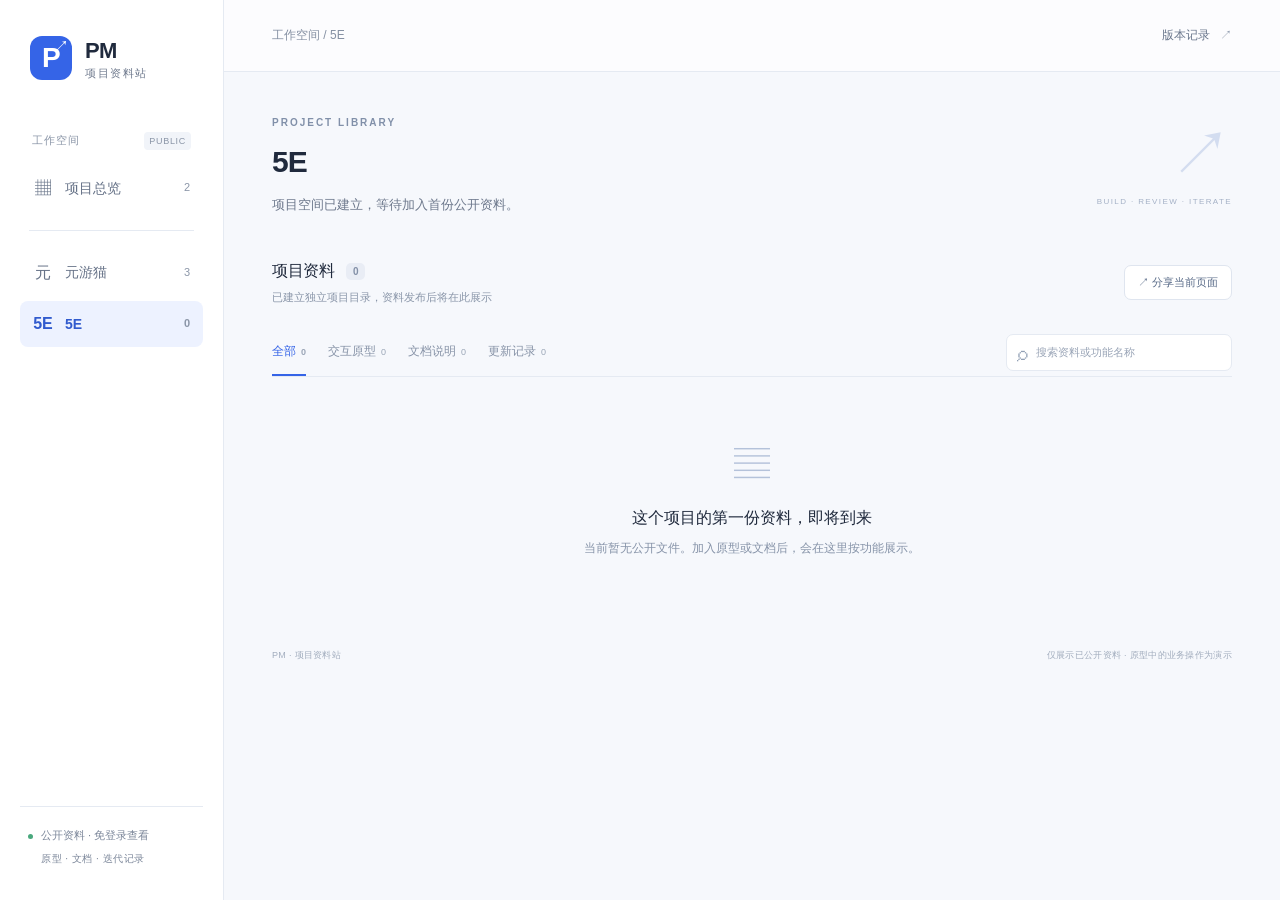
==== 5E/index.html @ 62522514 "完善项目资料站：项目功能导航、搜索与文档阅读" ====
<!doctype html>
<html lang="zh-CN"><head><meta charset="utf-8"><meta name="viewport" content="width=device-width,initial-scale=1"><meta http-equiv="refresh" content="0;url=../?project=5e"><title>5E · PM 项目资料站</title></head><body><a href="../?project=5e">打开5E项目资料</a></body></html>
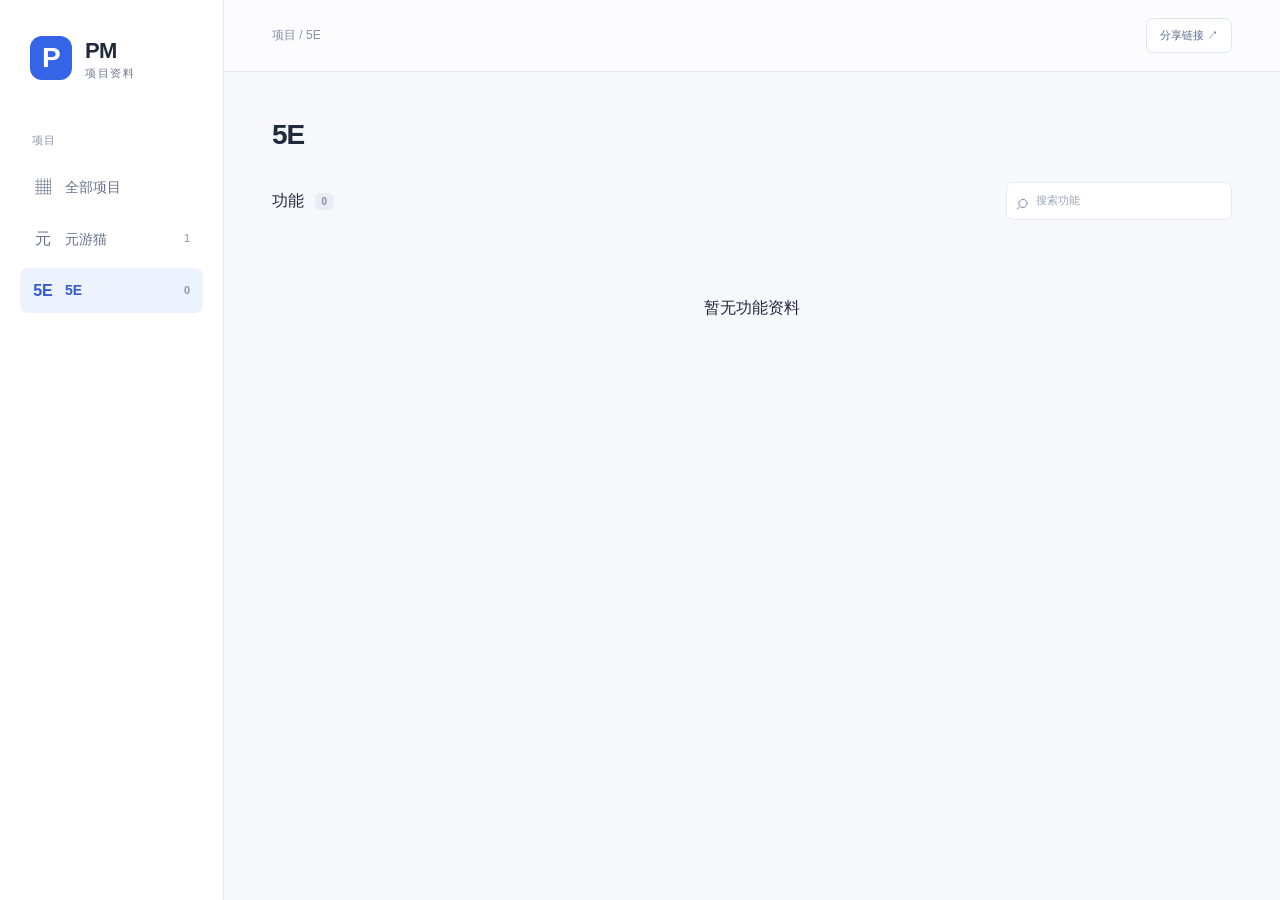
==== commit d9848292: "精简功能资料页：直接查看原型与对应 PRD" ====
--- a/5E/index.html
+++ b/5E/index.html
@@ -1,2 +1,15 @@
 <!doctype html>
-<html lang="zh-CN"><head><meta charset="utf-8"><meta name="viewport" content="width=device-width,initial-scale=1"><meta http-equiv="refresh" content="0;url=../?project=5e"><title>5E · PM 项目资料站</title></head><body><a href="../?project=5e">打开5E项目资料</a></body></html>
+<html lang="zh-CN">
+<head><meta charset="utf-8"><meta name="viewport" content="width=device-width,initial-scale=1"><meta name="description" content="按项目和功能查看原型与 PRD。"><meta name="theme-color" content="#f6f8fc"><title>5E · PM</title><link rel="stylesheet" href="../assets/portal.css"><script src="../assets/catalog.js" defer></script><script src="../assets/portal.js" defer></script></head>
+<body data-initial-project="5e">
+<a class="skip" href="#main">跳到主要内容</a>
+<div class="layout">
+<aside class="sidebar" aria-label="项目导航"><a class="brand" id="homeLink" href="./"><span class="brand-icon">P</span><span>PM<span class="brand-sub">项目资料</span></span></a><div class="space-label">项目</div><nav id="projectNav" aria-label="项目"></nav></aside>
+<div class="workspace"><header class="topbar"><div class="breadcrumb" id="breadcrumb">项目</div><button id="shareButton" class="button secondary" type="button">分享链接 ↗</button></header>
+<main id="main" tabindex="-1"><section class="intro"><div><h1 id="pageTitle">项目资料</h1><p id="pageDescription">选择项目，查看功能原型和 PRD。</p></div></section>
+<section id="projectsSection" aria-label="项目列表"><div id="projectCards" class="project-grid"></div></section>
+<section id="library" class="library" aria-labelledby="resourcesTitle" hidden><div class="section-heading"><h2 id="resourcesTitle">功能 <span id="featureCount"></span></h2><label class="search"><span aria-hidden="true">⌕</span><input id="searchInput" type="search" placeholder="搜索功能" aria-label="搜索功能" autocomplete="off"></label></div><p id="resultSummary" class="sr-only" role="status" aria-live="polite"></p><div id="featureList" class="feature-list"></div><div id="emptyState" class="empty-state" hidden><h3 id="emptyTitle"></h3><button id="clearFilters" class="button secondary" type="button" hidden>清除搜索</button></div></section>
+</main></div></div>
+<dialog id="documentDialog" aria-labelledby="documentTitle"><header class="document-header"><div><h2 id="documentTitle"></h2><p id="documentMeta" class="document-meta"></p></div><button id="closeDocument" class="icon-button" type="button" aria-label="关闭 PRD">×</button></header><div id="documentBody" class="markdown"></div><footer class="document-footer"><a id="documentDownload" class="button secondary" download>下载 PRD ↓</a><a id="documentRaw" target="_blank" rel="noopener">原文件 ↗</a></footer></dialog>
+<div id="toast" class="toast" role="status" aria-live="polite" hidden></div><noscript><p>请启用 JavaScript 查看项目资料。<a href="元游猫/APP2.0/元游猫_APP2.0_A方案_全链路产品原型_v1.4.html">直接打开 APP2.0 原型</a></p></noscript>
+</body></html>
--- a/assets/portal.css
+++ b/assets/portal.css
@@ -0,0 +1,5 @@
+:root{color-scheme:light;--ink:#202a3d;--muted:#6d788c;--line:#e5eaf2;--accent:#3564e7;--bg:#f6f8fc;font-family:Inter,-apple-system,BlinkMacSystemFont,"Segoe UI","PingFang SC","Microsoft YaHei",sans-serif;font-synthesis:none}*{box-sizing:border-box}body{margin:0;color:var(--ink);background:var(--bg);font-size:14px;line-height:1.6}button,input{font:inherit}button,a,input{touch-action:manipulation}a{color:inherit;text-decoration:none}button{cursor:pointer}button:focus-visible,a:focus-visible,input:focus-visible{outline:3px solid #9eb8ff;outline-offset:3px}button:disabled{cursor:default}button{color:inherit}h1,h2,h3,p{margin:0}.layout{min-height:100vh;display:grid;grid-template-columns:224px minmax(0,1fr)}.sidebar{background:#fff;border-right:1px solid var(--line);position:sticky;top:0;height:100vh;padding:33px 20px;display:flex;flex-direction:column}.brand{display:flex;gap:13px;align-items:center;font-size:22px;font-weight:750;letter-spacing:-.6px;padding:0 10px}.brand-icon{width:42px;height:44px;border-radius:12px;background:#3564e7;color:white;display:grid;place-items:center;position:relative;font-size:28px}.brand-icon span{font-size:16px;position:absolute;right:4px;top:-2px}.brand-sub{display:block;font-size:11px;font-weight:500;color:var(--muted);letter-spacing:1.6px;margin-top:-3px}.space-label{margin:49px 12px 15px;color:#8a95a7;font-size:11px;letter-spacing:1px;display:flex;align-items:center;justify-content:space-between}.space-label span{font-size:9px;letter-spacing:.7px;background:#f1f4f9;border-radius:4px;padding:2px 5px}#projectNav{display:grid;gap:6px}.nav-link{display:flex;align-items:center;gap:12px;min-height:45px;border-radius:8px;padding:10px 13px;color:#677388;transition:background .15s}.nav-link:hover{background:#f5f7fb}.nav-link.active{background:#edf2ff;color:#315bce;font-weight:650}.nav-symbol{width:20px;text-align:center;font-size:16px}.nav-count{margin-left:auto;font-size:11px;color:#8b96a8}.nav-divider{height:1px;background:var(--line);margin:13px 9px}.sidebar-footer{margin-top:auto;border-top:1px solid var(--line);padding:20px 8px 0;color:#7c879a;font-size:11px}.sidebar-footer p{margin-top:6px;padding-left:13px;font-size:10px;letter-spacing:.5px}.status-dot{display:inline-block;width:5px;height:5px;background:#49a87d;border-radius:50%;margin-right:8px;vertical-align:middle}.workspace{min-width:0}.topbar{height:72px;border-bottom:1px solid var(--line);display:flex;align-items:center;justify-content:space-between;padding:0 48px;background:#ffffffa6;gap:12px}.breadcrumb{font-size:12px;color:#8590a3}.repo-link{font-size:12px;color:#69768c}.repo-link span{padding-left:7px;color:#95a0b2}main{max-width:1400px;padding:43px 48px 0;margin:auto}.intro{display:flex;justify-content:space-between;align-items:center;gap:30px;margin-bottom:42px}.eyebrow{font-size:10px;letter-spacing:2px;font-weight:700;color:#8190a9}.intro h1{font-size:30px;line-height:1.4;letter-spacing:-1px;margin-top:10px;font-weight:700}.intro p{margin-top:12px;font-size:13px;color:var(--muted)}.intro-mark{text-align:right;min-width:170px;opacity:.75;user-select:none}.intro-mark>span{display:block;font-size:62px;color:#c8d4ec;line-height:1.1;font-weight:200}.intro-mark small{font-size:8px;letter-spacing:1.4px;color:#8a9ab5}.section-heading{display:flex;justify-content:space-between;align-items:center;gap:16px;margin-bottom:17px}h2{font-size:16px;font-weight:650;letter-spacing:-.3px}h2 span{font-size:10px;background:#e9edf5;color:#8390a7;padding:3px 7px;border-radius:5px;margin-left:7px;vertical-align:middle}.subtle{font-size:11px;color:#8a96a9}.project-grid{display:grid;grid-template-columns:repeat(2,minmax(0,1fr));gap:18px;margin-bottom:37px}.project-card{display:block;border:1px solid var(--line);background:white;border-radius:13px;padding:23px 25px;transition:transform .15s,box-shadow .15s,border-color .15s;position:relative}.project-card:hover{transform:translateY(-2px);border-color:#c5d4f5;box-shadow:0 8px 25px #284d9810}.project-card-top{display:flex;align-items:center;gap:13px}.project-icon{display:grid;place-items:center;width:43px;height:43px;border-radius:12px;font-weight:750;font-size:18px;color:#3969df;background:#edf2ff}.project-icon.purple{background:#f2edff;color:#8860ca;font-size:15px}.project-card h3{font-size:17px;letter-spacing:-.5px}.project-card .mini-status{font-size:10px;color:#8d99ac;margin-top:3px}.project-card>p{font-size:12px;color:#7d899e;margin-top:17px;line-height:1.7}.project-card-bottom{display:flex;align-items:center;gap:16px;font-size:10px;color:#8d99ac;margin-top:23px;padding-top:16px;border-top:1px solid #f0f3f8}.project-card-bottom strong{color:#53657f;font-weight:600}.project-arrow{margin-left:auto;color:#8499bd;font-size:18px}.resources-heading{margin-top:5px;margin-bottom:22px}.resources-heading .subtle{margin-top:6px}.button{display:inline-flex;align-items:center;justify-content:center;gap:8px;min-height:35px;padding:7px 13px;border-radius:7px;border:1px solid transparent;font-size:11px;white-space:nowrap}.secondary{background:white;border-color:#dfe5ef;color:#596b88}.secondary:hover{background:#f3f6fd;border-color:#b9c9ea}.toolbar{display:flex;justify-content:space-between;align-items:center;gap:20px;border-bottom:1px solid var(--line);margin-bottom:0}.type-tabs{display:flex;gap:22px;align-items:center}.type-tab{border:0;border-bottom:2px solid transparent;background:none;padding:13px 0;color:#8793a7;font-size:12px;white-space:nowrap}.type-tab.active{color:#3564e7;border-bottom-color:#3564e7;font-weight:650}.type-tab small{padding-left:5px;font-size:9px;color:#9ba6b7}.search{display:flex;align-items:center;gap:8px;background:#fff;border:1px solid var(--line);border-radius:7px;padding:6px 10px;color:#92a0b5;max-width:250px}.search span{font-size:21px;line-height:1}.search input{border:0;outline:0;background:none;color:#455671;font-size:11px;min-width:0;width:185px;padding:3px 0}.search input::placeholder{color:#9aa5b7}.feature-nav{display:flex;gap:7px;flex-wrap:wrap;margin:-2px 0 17px}.feature-nav:empty{display:none}.feature-chip{border:1px solid #e2e7f1;border-radius:20px;background:transparent;padding:5px 12px;font-size:11px;color:#8390a5}.feature-chip.active{background:#eaf0ff;color:#3564e7;border-color:#ccdafd}.resource-list{display:grid}.resource-row{display:grid;grid-template-columns:44px minmax(180px,1fr) 100px 118px 108px;align-items:center;gap:17px;padding:22px 4px;border-bottom:1px solid var(--line)}.file-icon{display:grid;place-items:center;width:39px;height:45px;border-radius:9px;background:#edf2ff;color:#5079d6;font-size:18px}.file-icon.document{background:#eaf6f1;color:#529c80}.file-icon.changelog{background:#fff3e8;color:#bd8c4d}.resource-title{font-size:13px;font-weight:650;display:inline-flex;align-items:center;gap:8px;background:none;border:0;padding:0;text-align:left}.resource-title:hover{color:#3564e7}.resource-version{font-size:9px;font-weight:500;color:#8393af;background:#eaf0fa;border-radius:4px;padding:1px 5px;white-space:nowrap}.resource-context{font-size:10px;color:#96a0b0;margin-top:5px}.resource-type{font-size:10px;color:#8c99ad;margin-top:5px}.badge{display:inline-block;font-size:10px;background:#edf2fc;border:1px solid #e0e8fa;color:#6a82ac;border-radius:5px;padding:3px 7px}.badge.document{background:#edf7f2;border-color:#deeee5;color:#6b9882}.badge.changelog{background:#faf2e9;border-color:#f1e7da;color:#a38b6b}.resource-date{font-size:11px;color:#8290a7}.resource-date small{display:block;font-size:9px;color:#a1acbc;margin-bottom:3px}.resource-actions{display:flex;gap:5px;align-items:center;justify-content:flex-end}.open-button{background:#fff;color:#4f6fa6;border:1px solid #dce5f4;border-radius:6px;padding:6px 11px;font-size:10px;white-space:nowrap}.open-button:hover{background:#edf3ff}.download-button{width:26px;height:28px;display:grid;place-items:center;border-radius:5px;font-size:15px;color:#9aa8be}.download-button:hover{background:#eaf0fa;color:#3564e7}.empty-state{text-align:center;padding:58px 20px 65px}.empty-state>div{font-size:36px;color:#b4c2da;margin-bottom:12px}.empty-state h3{font-size:16px;font-weight:600}.empty-state p{color:#8693a8;font-size:12px;margin-top:9px}.empty-state button{margin-top:18px}.page-footer{display:flex;justify-content:space-between;gap:20px;padding:24px 0 28px;font-size:9px;color:#a1acbd;letter-spacing:.3px}dialog{width:min(780px,calc(100vw - 28px));max-height:85vh;padding:0;border:1px solid #dbe3f2;border-radius:16px;color:var(--ink);box-shadow:0 24px 80px #142a5230}dialog::backdrop{background:#17243a70;backdrop-filter:blur(3px)}.document-header{display:flex;align-items:center;justify-content:space-between;gap:20px;padding:25px 30px;border-bottom:1px solid var(--line);position:sticky;top:0;background:white}.document-header h2{margin-top:6px;font-size:20px}.icon-button{width:33px;height:33px;border:0;border-radius:7px;background:#f0f3f9;font-size:23px;color:#7c8ca7}.markdown{padding:28px 32px;font-size:14px;line-height:1.9;overflow-wrap:anywhere;min-height:160px}.markdown h1{font-size:24px;margin:6px 0 20px}.markdown h2{font-size:18px;margin:28px 0 12px}.markdown h3{font-size:15px;margin:22px 0 10px}.markdown p{margin:10px 0}.markdown ul,.markdown ol{padding-left:22px}.markdown li{margin:5px 0}.markdown pre{background:#f3f6fb;padding:16px;border-radius:8px;overflow:auto;font-size:12px}.markdown code{font-family:ui-monospace,monospace;background:#edf2fb;padding:2px 4px;border-radius:4px;font-size:.9em}.markdown a{color:#3564e7;text-decoration:underline}.markdown strong{font-weight:650}.document-footer{display:flex;align-items:center;justify-content:space-between;padding:18px 30px;border-top:1px solid var(--line);font-size:12px}.toast{position:fixed;bottom:25px;left:50%;transform:translateX(-50%);padding:11px 18px;border-radius:8px;background:#243554;color:white;font-size:12px;box-shadow:0 5px 25px #23355433;z-index:10;max-width:calc(100vw - 28px);text-align:center}.sr-only,.skip:not(:focus){position:absolute;width:1px;height:1px;padding:0;margin:-1px;overflow:hidden;clip:rect(0,0,0,0);white-space:nowrap;border:0}.skip:focus{position:fixed;top:5px;left:5px;padding:10px;background:white;z-index:99}[hidden]{display:none!important}@media(min-width:1500px){main{padding-top:58px}.intro{margin-bottom:52px}}@media(max-width:1100px){.layout{grid-template-columns:190px minmax(0,1fr)}.sidebar{padding-left:12px;padding-right:12px}.topbar{padding:0 28px}main{padding:32px 28px 0}.resource-row{grid-template-columns:38px minmax(140px,1fr) 95px 85px;gap:12px}.resource-status{display:none}.type-tabs{gap:15px}.search{max-width:205px}.intro h1{font-size:27px}.intro-mark{min-width:100px}.intro-mark small{display:none}}@media(max-width:760px){.layout{display:block}.sidebar{position:static;height:auto;padding:17px 20px;border-right:0;border-bottom:1px solid var(--line)}.brand{padding:0;font-size:19px}.brand-icon{width:34px;height:36px;font-size:24px}.brand-sub{font-size:9px}.space-label,.sidebar-footer,.nav-divider{display:none}#projectNav{display:flex;gap:8px;margin-top:18px;overflow:auto}.nav-link{min-height:35px;padding:7px 12px;gap:7px;white-space:nowrap;font-size:12px}.nav-symbol{font-size:12px;width:16px}.nav-count{font-size:10px;padding-left:5px}.topbar{height:54px;padding:0 20px}.breadcrumb,.repo-link{font-size:10px}main{padding:27px 20px 0}.intro{margin-bottom:30px}.intro h1{font-size:25px}.intro p{font-size:12px;line-height:1.9}.intro-mark{display:none}.project-grid{gap:12px;margin-bottom:30px}.project-card{padding:18px 16px}.project-icon{width:35px;height:35px;font-size:15px;border-radius:10px}.project-card-top{gap:10px}.project-card h3{font-size:16px}.project-card>p{font-size:11px;min-height:37px}.project-card-bottom{gap:8px;font-size:9px;flex-wrap:wrap}.project-card-bottom .project-arrow{display:none}.section-heading>.subtle{display:none}.resources-heading{gap:8px}.resources-heading .button{font-size:10px;padding:7px 10px}.toolbar{flex-direction:column-reverse;align-items:stretch;gap:7px}.search{max-width:none}.search input{width:100%;font-size:12px;min-height:25px}.type-tabs{gap:24px;overflow:auto}.type-tab{font-size:12px}.resource-row{grid-template-columns:35px minmax(0,1fr) auto;gap:11px;padding:20px 0}.file-icon{width:34px;height:40px;font-size:16px}.resource-date{display:none}.resource-title{font-size:12px;gap:5px;flex-wrap:wrap}.resource-context{font-size:9px}.resource-type{font-size:9px}.resource-actions{gap:2px}.open-button{padding:7px 9px}.page-footer{flex-direction:column;gap:6px;padding-top:22px}.document-header{padding:20px}.document-header h2{font-size:18px}.markdown{padding:18px 22px;font-size:13px}.document-footer{padding:15px 20px}}@media(prefers-reduced-motion:reduce){*{transition:none!important;scroll-behavior:auto!important}}
+
+.resource-type .mobile-date{display:none}@media(max-width:760px){.resource-type .mobile-date{display:inline}}
+
+.intro{margin-bottom:28px}.intro h1{margin-top:0;font-size:28px}.function-card{border:1px solid var(--line);background:#fff;border-radius:12px;margin:18px 0;padding:24px}.function-card>header{display:flex;align-items:center;gap:10px;padding-bottom:18px;border-bottom:1px solid var(--line)}.function-card h3{font-size:17px}.function-resources{display:grid;grid-template-columns:1fr 1fr;gap:24px;padding-top:20px}.function-resource{display:flex;gap:12px;align-items:center;justify-content:space-between;min-width:0}.function-resource strong{font-size:13px}.function-resource p{font-size:11px;color:var(--muted);margin-top:6px}.file-actions{display:flex;align-items:center;gap:5px;flex-shrink:0}.function-resource.missing{color:var(--muted)}.function-resource.missing span{font-size:11px}.document-meta{font-size:12px;color:#9b703d;margin-top:8px;line-height:1.8}.document-header>div{min-width:0}.table-wrap{max-width:100%;overflow-x:auto;margin:16px 0}.markdown table{border-collapse:collapse;width:100%;font-size:12px;line-height:1.8}.markdown th,.markdown td{border:1px solid var(--line);padding:10px 12px;vertical-align:top;min-width:110px}.markdown th{background:#f3f6fb;font-weight:600;text-align:left}.markdown h4,.markdown h5,.markdown h6{margin:20px 0 10px;font-size:14px}.document-header h2{margin:0}.icon-button{flex-shrink:0}@media(max-width:1000px){.function-resources{grid-template-columns:1fr;gap:20px}.function-resource+.function-resource{border-top:1px solid var(--line);padding-top:18px}}@media(max-width:760px){.function-card{padding:19px 16px}.function-card h3{font-size:16px}.function-resource p{font-size:10px}.library>.section-heading{align-items:center}.library .search{max-width:180px}.document-meta{font-size:10px}.intro h1{font-size:25px}.project-card>p{min-height:0}.project-arrow{display:inline!important}}
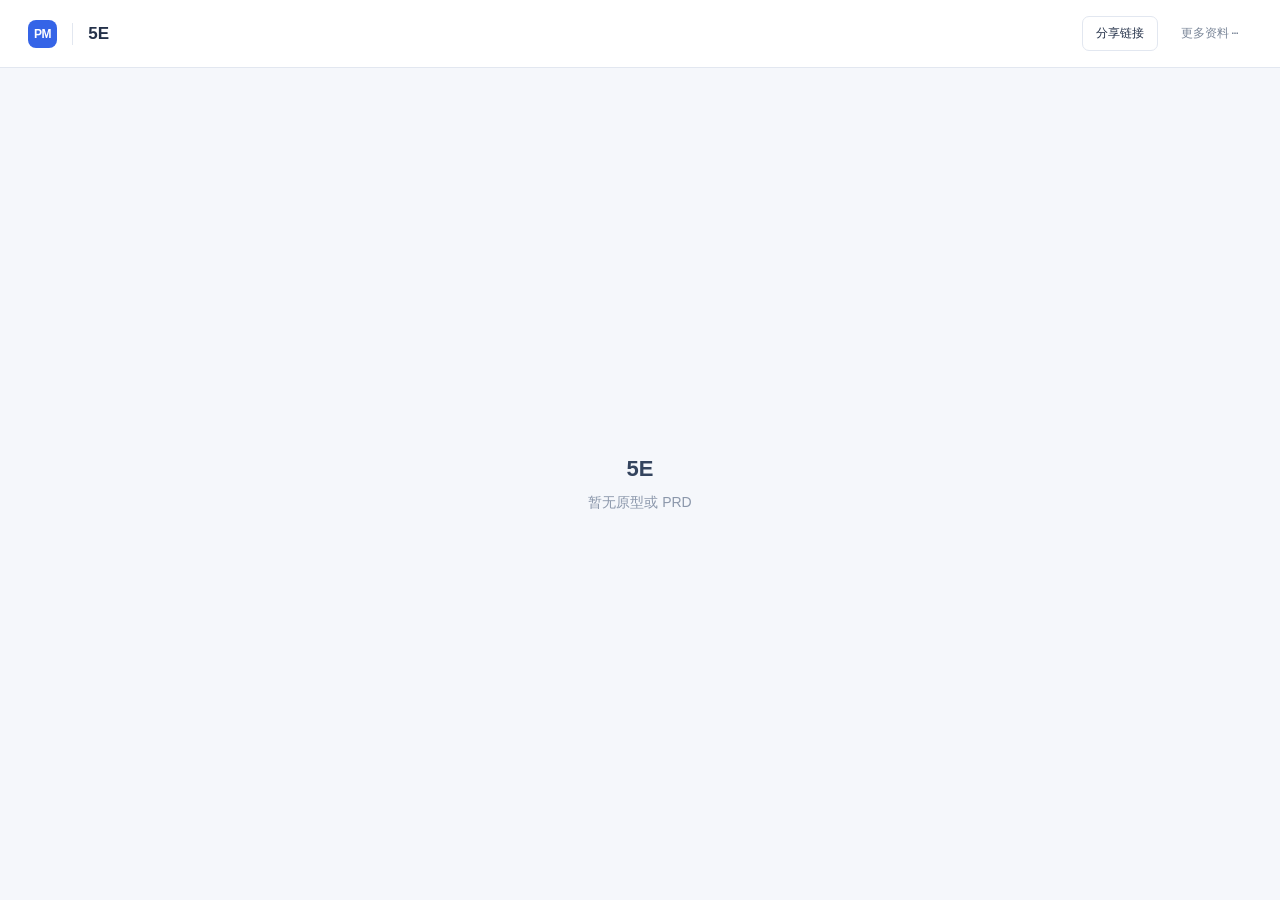
==== commit 65f8d1ae: "改为项目查看页：同页切换原型与 PRD" ====
--- a/5E/index.html
+++ b/5E/index.html
@@ -1,15 +1,14 @@
 <!doctype html>
-<html lang="zh-CN">
-<head><meta charset="utf-8"><meta name="viewport" content="width=device-width,initial-scale=1"><meta name="description" content="按项目和功能查看原型与 PRD。"><meta name="theme-color" content="#f6f8fc"><title>5E · PM</title><link rel="stylesheet" href="../assets/portal.css"><script src="../assets/catalog.js" defer></script><script src="../assets/portal.js" defer></script></head>
+<html lang="zh-CN"><head><meta charset="utf-8"><meta name="viewport" content="width=device-width,initial-scale=1"><meta name="description" content="在当前页面查看项目原型和 PRD。"><title>项目查看</title><link rel="stylesheet" href="../assets/viewer.css"><script src="../assets/catalog.js" defer></script><script src="../assets/portal.js" defer></script></head>
 <body data-initial-project="5e">
-<a class="skip" href="#main">跳到主要内容</a>
-<div class="layout">
-<aside class="sidebar" aria-label="项目导航"><a class="brand" id="homeLink" href="./"><span class="brand-icon">P</span><span>PM<span class="brand-sub">项目资料</span></span></a><div class="space-label">项目</div><nav id="projectNav" aria-label="项目"></nav></aside>
-<div class="workspace"><header class="topbar"><div class="breadcrumb" id="breadcrumb">项目</div><button id="shareButton" class="button secondary" type="button">分享链接 ↗</button></header>
-<main id="main" tabindex="-1"><section class="intro"><div><h1 id="pageTitle">项目资料</h1><p id="pageDescription">选择项目，查看功能原型和 PRD。</p></div></section>
-<section id="projectsSection" aria-label="项目列表"><div id="projectCards" class="project-grid"></div></section>
-<section id="library" class="library" aria-labelledby="resourcesTitle" hidden><div class="section-heading"><h2 id="resourcesTitle">功能 <span id="featureCount"></span></h2><label class="search"><span aria-hidden="true">⌕</span><input id="searchInput" type="search" placeholder="搜索功能" aria-label="搜索功能" autocomplete="off"></label></div><p id="resultSummary" class="sr-only" role="status" aria-live="polite"></p><div id="featureList" class="feature-list"></div><div id="emptyState" class="empty-state" hidden><h3 id="emptyTitle"></h3><button id="clearFilters" class="button secondary" type="button" hidden>清除搜索</button></div></section>
-</main></div></div>
-<dialog id="documentDialog" aria-labelledby="documentTitle"><header class="document-header"><div><h2 id="documentTitle"></h2><p id="documentMeta" class="document-meta"></p></div><button id="closeDocument" class="icon-button" type="button" aria-label="关闭 PRD">×</button></header><div id="documentBody" class="markdown"></div><footer class="document-footer"><a id="documentDownload" class="button secondary" download>下载 PRD ↓</a><a id="documentRaw" target="_blank" rel="noopener">原文件 ↗</a></footer></dialog>
-<div id="toast" class="toast" role="status" aria-live="polite" hidden></div><noscript><p>请启用 JavaScript 查看项目资料。<a href="元游猫/APP2.0/元游猫_APP2.0_A方案_全链路产品原型_v1.4.html">直接打开 APP2.0 原型</a></p></noscript>
+<header class="viewer-header"><div class="identity"><span class="brand">PM</span><span class="divider"></span><h1 id="projectTitle"></h1><span id="featureTitle" class="feature-title"></span><span id="version" class="version"></span></div><div class="header-actions"><button id="shareButton" type="button">分享链接</button><button id="sourcesButton" class="quiet" type="button" aria-haspopup="dialog">更多资料 ⋯</button></div></header>
+<main id="main">
+<div id="contentToolbar" class="content-toolbar"><div id="viewTabs" class="tabs" role="tablist" aria-label="内容类型"><button id="prototypeTab" type="button" role="tab" aria-controls="prototypePanel" data-view="prototype">原型</button><button id="prdTab" type="button" role="tab" aria-controls="prdPanel" data-view="prd">PRD</button></div><div class="toolbar-meta"><span id="contentStatus"></span><a id="downloadFile" download>下载 ↓</a></div></div>
+<section id="prototypePanel" class="content-panel prototype-panel" role="tabpanel" aria-labelledby="prototypeTab"><iframe id="prototypeFrame" title="项目交互原型" referrerpolicy="same-origin"></iframe><div id="prototypeEmpty" class="empty" hidden>暂无原型</div></section>
+<section id="prdPanel" class="content-panel prd-panel" role="tabpanel" aria-labelledby="prdTab" hidden><article id="documentBody" class="markdown"></article></section>
+<section id="projectEmpty" class="empty project-empty" hidden><h2 id="emptyTitle"></h2><p>暂无原型或 PRD</p></section>
+</main>
+<dialog id="sourcesDialog" aria-labelledby="sourcesTitle"><header><h2 id="sourcesTitle">项目与历史资料</h2><button id="closeSources" type="button" aria-label="关闭更多资料">×</button></header><div class="sources-body"><section><h3>当前项目的功能</h3><nav id="featureLinks"></nav></section><section><h3>其他项目</h3><nav id="projectLinks"></nav></section><section><h3>版本来源</h3><a class="source-link" href="https://github.com/xiaocaipanzy-arch/PM/commits/main/" target="_blank" rel="noopener">查看 Git 版本记录 ↗</a></section></div></dialog>
+<div id="toast" role="status" aria-live="polite" hidden></div>
+<noscript>请启用 JavaScript 查看原型与 PRD。</noscript>
 </body></html>
--- a/assets/viewer.css
+++ b/assets/viewer.css
@@ -0,0 +1 @@
+:root{font-family:-apple-system,BlinkMacSystemFont,"Segoe UI","PingFang SC","Microsoft YaHei",sans-serif;color:#243149;background:#f5f7fb;font-synthesis:none;--line:#e2e7f0;--blue:#3564e7}*{box-sizing:border-box}body{margin:0}button,a{-webkit-tap-highlight-color:transparent}button{font:inherit;cursor:pointer;color:inherit;background:#fff;border:1px solid var(--line);border-radius:7px;padding:8px 13px;font-size:12px}a{color:var(--blue);text-decoration:none}button:hover{background:#f2f6ff}button:focus-visible,a:focus-visible{outline:3px solid #9ab5ff;outline-offset:2px}h1,h2,h3,p{margin:0}.viewer-header{height:68px;padding:0 28px;background:white;border-bottom:1px solid var(--line);display:flex;align-items:center;justify-content:space-between;gap:20px}.identity{display:flex;align-items:center;gap:15px;min-width:0}.brand{font-size:12px;font-weight:750;letter-spacing:-.4px;color:#fff;background:var(--blue);padding:7px 6px;border-radius:8px}.divider{height:22px;width:1px;background:var(--line)}h1{font-size:17px;white-space:nowrap}.feature-title{font-size:13px;color:#6c7a91}.version{font-size:10px;padding:3px 6px;border-radius:4px;background:#eef2fb;color:#7c8eaf}.header-actions{display:flex;align-items:center;gap:9px;flex-shrink:0}.quiet{border-color:transparent;color:#7b8799}.content-toolbar{height:53px;padding:0 28px;background:white;border-bottom:1px solid var(--line);display:flex;align-items:stretch;justify-content:space-between;gap:15px}.tabs{display:flex;gap:27px;align-items:stretch}.tabs button{border:0;border-bottom:2px solid transparent;border-radius:0;padding:0 6px;background:transparent;color:#8b96a9;min-width:45px}.tabs button[aria-selected="true"]{color:var(--blue);border-bottom-color:var(--blue);font-weight:650}.toolbar-meta{display:flex;align-items:center;gap:20px;font-size:11px;color:#8a96a9;min-width:0}.toolbar-meta a{font-size:11px;white-space:nowrap}.content-panel{height:calc(100dvh - 121px);min-height:300px}.prototype-panel{position:relative}iframe{border:0;width:100%;height:100%;display:block;background:#f5f7fb}.prd-panel{overflow:auto;background:#f5f7fb;overscroll-behavior:contain}.markdown{max-width:1040px;padding:40px 48px 80px;margin:24px auto;background:white;border:1px solid var(--line);border-radius:10px;font-size:14px;line-height:1.9;overflow-wrap:anywhere}.markdown h1{font-size:25px;line-height:1.5;white-space:normal;margin:0 0 30px}.markdown h2{font-size:20px;margin:38px 0 17px}.markdown h3{font-size:16px;margin:25px 0 13px}.markdown h4,.markdown h5,.markdown h6{font-size:14px;margin:22px 0 10px}.markdown p{margin:12px 0}.markdown ul,.markdown ol{padding-left:24px}.markdown li{margin:5px 0}.markdown code{font:12px ui-monospace,monospace;background:#eef3fb;padding:2px 4px;border-radius:4px}.markdown pre{overflow:auto;background:#f4f7fc;padding:16px;border-radius:7px}.table-wrap{max-width:100%;overflow-x:auto;margin:20px 0}.markdown table{border-collapse:collapse;width:100%;font-size:12px;line-height:1.8}.markdown th,.markdown td{border:1px solid var(--line);padding:10px 12px;text-align:left;vertical-align:top;min-width:110px}.markdown th{background:#f2f5fb}.empty{display:flex;flex-direction:column;align-items:center;justify-content:center;gap:12px;height:100%;min-height:300px;color:#8b97ab;font-size:14px}.empty h2{font-size:22px;color:#34445e}.project-empty{height:calc(100dvh - 68px)}dialog{border:1px solid var(--line);border-radius:12px;padding:0;width:min(490px,calc(100vw - 32px));max-height:85vh;color:#263750;box-shadow:0 24px 80px #142a5230}dialog::backdrop{background:#1f2b4066}dialog>header{display:flex;align-items:center;justify-content:space-between;padding:20px 24px;border-bottom:1px solid var(--line)}dialog h2{font-size:17px}dialog>header button{font-size:23px;line-height:1;padding:3px 8px;border:0;color:#8b97ab}.sources-body{padding:0 24px 26px}.sources-body section{margin-top:25px}.sources-body h3{font-size:11px;color:#8c98ab;font-weight:500;margin-bottom:9px}.source-link{display:flex;justify-content:space-between;align-items:center;font-size:13px;color:#3e5275;border-radius:6px;padding:11px 10px}.source-link:hover{background:#f3f6fc}.source-link small{font-size:10px;color:#99a5b7}.no-sources{font-size:12px;color:#99a5b7;padding:8px 10px}#toast{position:fixed;bottom:24px;left:50%;transform:translateX(-50%);background:#263750;color:white;font-size:12px;border-radius:7px;padding:11px 16px;z-index:20}[hidden]{display:none!important}@media(max-width:650px){.viewer-header{padding:0 14px;height:62px;gap:8px}.identity{gap:8px;flex-wrap:wrap;align-content:center;row-gap:2px}.brand{font-size:10px;padding:6px 4px}.divider{display:none}h1{font-size:14px}.feature-title{font-size:11px}.version{font-size:8px;padding:2px 4px}.header-actions{gap:2px}.header-actions button{padding:7px 8px;font-size:10px}.content-toolbar{padding:0 15px;height:50px;gap:8px}.tabs{gap:15px}.toolbar-meta{font-size:9px;gap:10px}.toolbar-meta a{font-size:10px}#contentStatus{max-width:160px;text-align:right;line-height:1.5}.content-panel{height:calc(100dvh - 112px)}.markdown{margin:0;padding:26px 20px 60px;border:0;border-radius:0;font-size:13px}.markdown h1{font-size:20px}.markdown h2{font-size:17px}.markdown th,.markdown td{padding:8px;min-width:95px}.project-empty{height:calc(100dvh - 62px)}}
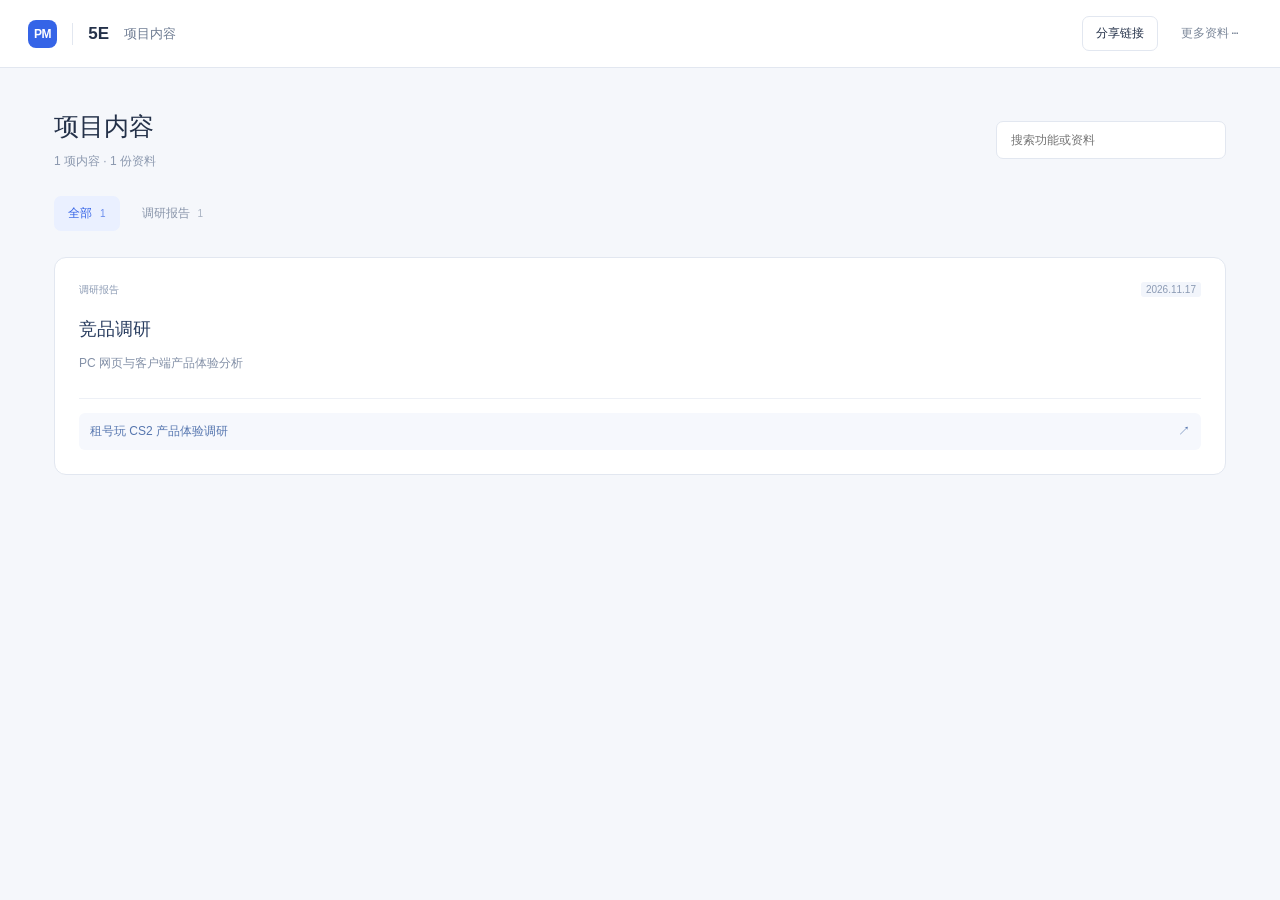
==== commit 058efd28: "增加项目内容聚合页与多资料入口" ====
--- a/5E/index.html
+++ b/5E/index.html
@@ -1,11 +1,12 @@
 <!doctype html>
 <html lang="zh-CN"><head><meta charset="utf-8"><meta name="viewport" content="width=device-width,initial-scale=1"><meta name="description" content="在当前页面查看项目原型和 PRD。"><title>项目查看</title><link rel="stylesheet" href="../assets/viewer.css"><script src="../assets/catalog.js" defer></script><script src="../assets/portal.js" defer></script></head>
 <body data-initial-project="5e">
-<header class="viewer-header"><div class="identity"><span class="brand">PM</span><span class="divider"></span><h1 id="projectTitle"></h1><span id="featureTitle" class="feature-title"></span><span id="version" class="version"></span></div><div class="header-actions"><button id="shareButton" type="button">分享链接</button><button id="sourcesButton" class="quiet" type="button" aria-haspopup="dialog">更多资料 ⋯</button></div></header>
+<header class="viewer-header"><div class="identity"><a id="projectHome" class="brand" href="./" aria-label="返回项目聚合页">PM</a><span class="divider"></span><h1 id="projectTitle"></h1><span id="featureTitle" class="feature-title"></span><span id="version" class="version"></span></div><div class="header-actions"><button id="shareButton" type="button">分享链接</button><button id="sourcesButton" class="quiet" type="button" aria-haspopup="dialog">更多资料 ⋯</button></div></header>
 <main id="main">
-<div id="contentToolbar" class="content-toolbar"><div id="viewTabs" class="tabs" role="tablist" aria-label="内容类型"><button id="prototypeTab" type="button" role="tab" aria-controls="prototypePanel" data-view="prototype">原型</button><button id="prdTab" type="button" role="tab" aria-controls="prdPanel" data-view="prd">PRD</button></div><div class="toolbar-meta"><span id="contentStatus"></span><a id="downloadFile" download>下载 ↓</a></div></div>
-<section id="prototypePanel" class="content-panel prototype-panel" role="tabpanel" aria-labelledby="prototypeTab"><iframe id="prototypeFrame" title="项目交互原型" referrerpolicy="same-origin"></iframe><div id="prototypeEmpty" class="empty" hidden>暂无原型</div></section>
-<section id="prdPanel" class="content-panel prd-panel" role="tabpanel" aria-labelledby="prdTab" hidden><article id="documentBody" class="markdown"></article></section>
+<section id="overview" class="overview" aria-labelledby="overviewTitle"><div class="overview-heading"><div><h2 id="overviewTitle">项目内容</h2><p id="overviewSummary"></p></div><label class="overview-search"><input id="contentSearch" type="search" placeholder="搜索功能或资料" aria-label="搜索功能或资料"></label></div><div id="categoryFilters" class="category-filters" role="group" aria-label="内容类型"></div><div id="overviewCards" class="overview-cards"></div><div id="overviewEmpty" class="overview-empty" hidden><h3>暂无匹配内容</h3><p id="overviewEmptyText"></p></div></section>
+<div id="contentToolbar" class="content-toolbar"><div class="viewer-navigation"><a id="backOverview" class="back-overview">← 项目内容</a><div id="viewTabs" class="tabs" role="tablist" aria-label="查看内容"></div></div><div class="toolbar-meta"><span id="contentStatus"></span><a id="downloadFile" download>下载 ↓</a></div></div>
+<section id="prototypePanel" class="content-panel prototype-panel" role="tabpanel"><div id="embedFrames"></div></section>
+<section id="prdPanel" class="content-panel prd-panel" role="tabpanel"  hidden><article id="documentBody" class="markdown"></article></section>
 <section id="projectEmpty" class="empty project-empty" hidden><h2 id="emptyTitle"></h2><p>暂无原型或 PRD</p></section>
 </main>
 <dialog id="sourcesDialog" aria-labelledby="sourcesTitle"><header><h2 id="sourcesTitle">项目与历史资料</h2><button id="closeSources" type="button" aria-label="关闭更多资料">×</button></header><div class="sources-body"><section><h3>当前项目的功能</h3><nav id="featureLinks"></nav></section><section><h3>其他项目</h3><nav id="projectLinks"></nav></section><section><h3>版本来源</h3><a class="source-link" href="https://github.com/xiaocaipanzy-arch/PM/commits/main/" target="_blank" rel="noopener">查看 Git 版本记录 ↗</a></section></div></dialog>
--- a/assets/viewer.css
+++ b/assets/viewer.css
@@ -1 +1,3 @@
 :root{font-family:-apple-system,BlinkMacSystemFont,"Segoe UI","PingFang SC","Microsoft YaHei",sans-serif;color:#243149;background:#f5f7fb;font-synthesis:none;--line:#e2e7f0;--blue:#3564e7}*{box-sizing:border-box}body{margin:0}button,a{-webkit-tap-highlight-color:transparent}button{font:inherit;cursor:pointer;color:inherit;background:#fff;border:1px solid var(--line);border-radius:7px;padding:8px 13px;font-size:12px}a{color:var(--blue);text-decoration:none}button:hover{background:#f2f6ff}button:focus-visible,a:focus-visible{outline:3px solid #9ab5ff;outline-offset:2px}h1,h2,h3,p{margin:0}.viewer-header{height:68px;padding:0 28px;background:white;border-bottom:1px solid var(--line);display:flex;align-items:center;justify-content:space-between;gap:20px}.identity{display:flex;align-items:center;gap:15px;min-width:0}.brand{font-size:12px;font-weight:750;letter-spacing:-.4px;color:#fff;background:var(--blue);padding:7px 6px;border-radius:8px}.divider{height:22px;width:1px;background:var(--line)}h1{font-size:17px;white-space:nowrap}.feature-title{font-size:13px;color:#6c7a91}.version{font-size:10px;padding:3px 6px;border-radius:4px;background:#eef2fb;color:#7c8eaf}.header-actions{display:flex;align-items:center;gap:9px;flex-shrink:0}.quiet{border-color:transparent;color:#7b8799}.content-toolbar{height:53px;padding:0 28px;background:white;border-bottom:1px solid var(--line);display:flex;align-items:stretch;justify-content:space-between;gap:15px}.tabs{display:flex;gap:27px;align-items:stretch}.tabs button{border:0;border-bottom:2px solid transparent;border-radius:0;padding:0 6px;background:transparent;color:#8b96a9;min-width:45px}.tabs button[aria-selected="true"]{color:var(--blue);border-bottom-color:var(--blue);font-weight:650}.toolbar-meta{display:flex;align-items:center;gap:20px;font-size:11px;color:#8a96a9;min-width:0}.toolbar-meta a{font-size:11px;white-space:nowrap}.content-panel{height:calc(100dvh - 121px);min-height:300px}.prototype-panel{position:relative}iframe{border:0;width:100%;height:100%;display:block;background:#f5f7fb}.prd-panel{overflow:auto;background:#f5f7fb;overscroll-behavior:contain}.markdown{max-width:1040px;padding:40px 48px 80px;margin:24px auto;background:white;border:1px solid var(--line);border-radius:10px;font-size:14px;line-height:1.9;overflow-wrap:anywhere}.markdown h1{font-size:25px;line-height:1.5;white-space:normal;margin:0 0 30px}.markdown h2{font-size:20px;margin:38px 0 17px}.markdown h3{font-size:16px;margin:25px 0 13px}.markdown h4,.markdown h5,.markdown h6{font-size:14px;margin:22px 0 10px}.markdown p{margin:12px 0}.markdown ul,.markdown ol{padding-left:24px}.markdown li{margin:5px 0}.markdown code{font:12px ui-monospace,monospace;background:#eef3fb;padding:2px 4px;border-radius:4px}.markdown pre{overflow:auto;background:#f4f7fc;padding:16px;border-radius:7px}.table-wrap{max-width:100%;overflow-x:auto;margin:20px 0}.markdown table{border-collapse:collapse;width:100%;font-size:12px;line-height:1.8}.markdown th,.markdown td{border:1px solid var(--line);padding:10px 12px;text-align:left;vertical-align:top;min-width:110px}.markdown th{background:#f2f5fb}.empty{display:flex;flex-direction:column;align-items:center;justify-content:center;gap:12px;height:100%;min-height:300px;color:#8b97ab;font-size:14px}.empty h2{font-size:22px;color:#34445e}.project-empty{height:calc(100dvh - 68px)}dialog{border:1px solid var(--line);border-radius:12px;padding:0;width:min(490px,calc(100vw - 32px));max-height:85vh;color:#263750;box-shadow:0 24px 80px #142a5230}dialog::backdrop{background:#1f2b4066}dialog>header{display:flex;align-items:center;justify-content:space-between;padding:20px 24px;border-bottom:1px solid var(--line)}dialog h2{font-size:17px}dialog>header button{font-size:23px;line-height:1;padding:3px 8px;border:0;color:#8b97ab}.sources-body{padding:0 24px 26px}.sources-body section{margin-top:25px}.sources-body h3{font-size:11px;color:#8c98ab;font-weight:500;margin-bottom:9px}.source-link{display:flex;justify-content:space-between;align-items:center;font-size:13px;color:#3e5275;border-radius:6px;padding:11px 10px}.source-link:hover{background:#f3f6fc}.source-link small{font-size:10px;color:#99a5b7}.no-sources{font-size:12px;color:#99a5b7;padding:8px 10px}#toast{position:fixed;bottom:24px;left:50%;transform:translateX(-50%);background:#263750;color:white;font-size:12px;border-radius:7px;padding:11px 16px;z-index:20}[hidden]{display:none!important}@media(max-width:650px){.viewer-header{padding:0 14px;height:62px;gap:8px}.identity{gap:8px;flex-wrap:wrap;align-content:center;row-gap:2px}.brand{font-size:10px;padding:6px 4px}.divider{display:none}h1{font-size:14px}.feature-title{font-size:11px}.version{font-size:8px;padding:2px 4px}.header-actions{gap:2px}.header-actions button{padding:7px 8px;font-size:10px}.content-toolbar{padding:0 15px;height:50px;gap:8px}.tabs{gap:15px}.toolbar-meta{font-size:9px;gap:10px}.toolbar-meta a{font-size:10px}#contentStatus{max-width:160px;text-align:right;line-height:1.5}.content-panel{height:calc(100dvh - 112px)}.markdown{margin:0;padding:26px 20px 60px;border:0;border-radius:0;font-size:13px}.markdown h1{font-size:20px}.markdown h2{font-size:17px}.markdown th,.markdown td{padding:8px;min-width:95px}.project-empty{height:calc(100dvh - 62px)}}
+
+.overview{max-width:1240px;margin:auto;padding:42px 34px 70px}.overview-heading{display:flex;align-items:center;justify-content:space-between;gap:22px;margin-bottom:26px}.overview-heading h2{font-size:25px}.overview-heading p{font-size:12px;color:#8c99af;margin-top:10px}.overview-search input{font:inherit;font-size:12px;border:1px solid var(--line);border-radius:7px;padding:11px 14px;min-width:230px;background:white}.category-filters{display:flex;gap:8px;flex-wrap:wrap;margin-bottom:26px}.category-filters button{background:transparent;color:#8a96ab;border-color:transparent}.category-filters button[aria-pressed="true"]{background:#eaf0ff;color:var(--blue)}.category-filters small{padding-left:8px;font-size:10px;opacity:.7}.overview-cards{display:grid;grid-template-columns:repeat(auto-fit,minmax(290px,1fr));gap:20px}.overview-card{background:white;border:1px solid var(--line);border-radius:12px;padding:24px;max-width:100%;min-width:0}.card-heading{display:flex;justify-content:space-between;gap:15px;font-size:10px;color:#8c9bb4;margin-bottom:20px}.card-version{background:#f2f5fb;padding:2px 5px;border-radius:3px}.overview-card h3{font-size:18px}.overview-card h3 a{color:#293d60}.overview-card>p{font-size:12px;line-height:1.8;color:#8390a7;margin-top:12px}.card-resources{display:grid;gap:8px;margin-top:23px;border-top:1px solid #edf0f6;padding-top:14px}.card-resources a{display:flex;align-items:center;justify-content:space-between;font-size:12px;padding:10px 11px;border-radius:6px;background:#f6f8fd;color:#5676af;gap:12px}.card-resources a:hover{background:#eaf0ff}.overview-empty{text-align:center;padding:70px 15px;color:#8e9bb0}.overview-empty h3{font-size:16px;font-weight:500}.overview-empty p{font-size:12px;margin-top:12px}.viewer-navigation{display:flex;align-items:center;gap:25px;min-width:0}.back-overview{font-size:11px;color:#8190a7;white-space:nowrap}.tabs{overflow-x:auto;min-width:0}.tabs button{white-space:nowrap;max-width:250px;overflow:hidden;text-overflow:ellipsis}#embedFrames{height:100%}.prototype-panel{overflow:hidden}.card-type{line-height:1.5}@media(max-width:650px){.overview{padding:28px 18px}.overview-heading{align-items:flex-start;flex-direction:column;gap:20px}.overview-search,.overview-search input{width:100%;min-width:0}.overview-cards{grid-template-columns:1fr}.overview-card{padding:21px}.viewer-navigation{gap:12px;flex:1}.back-overview{font-size:10px}.tabs{gap:12px}.tabs button{font-size:11px;max-width:130px}.toolbar-meta #contentStatus{display:none}.toolbar-meta{flex-shrink:0}}
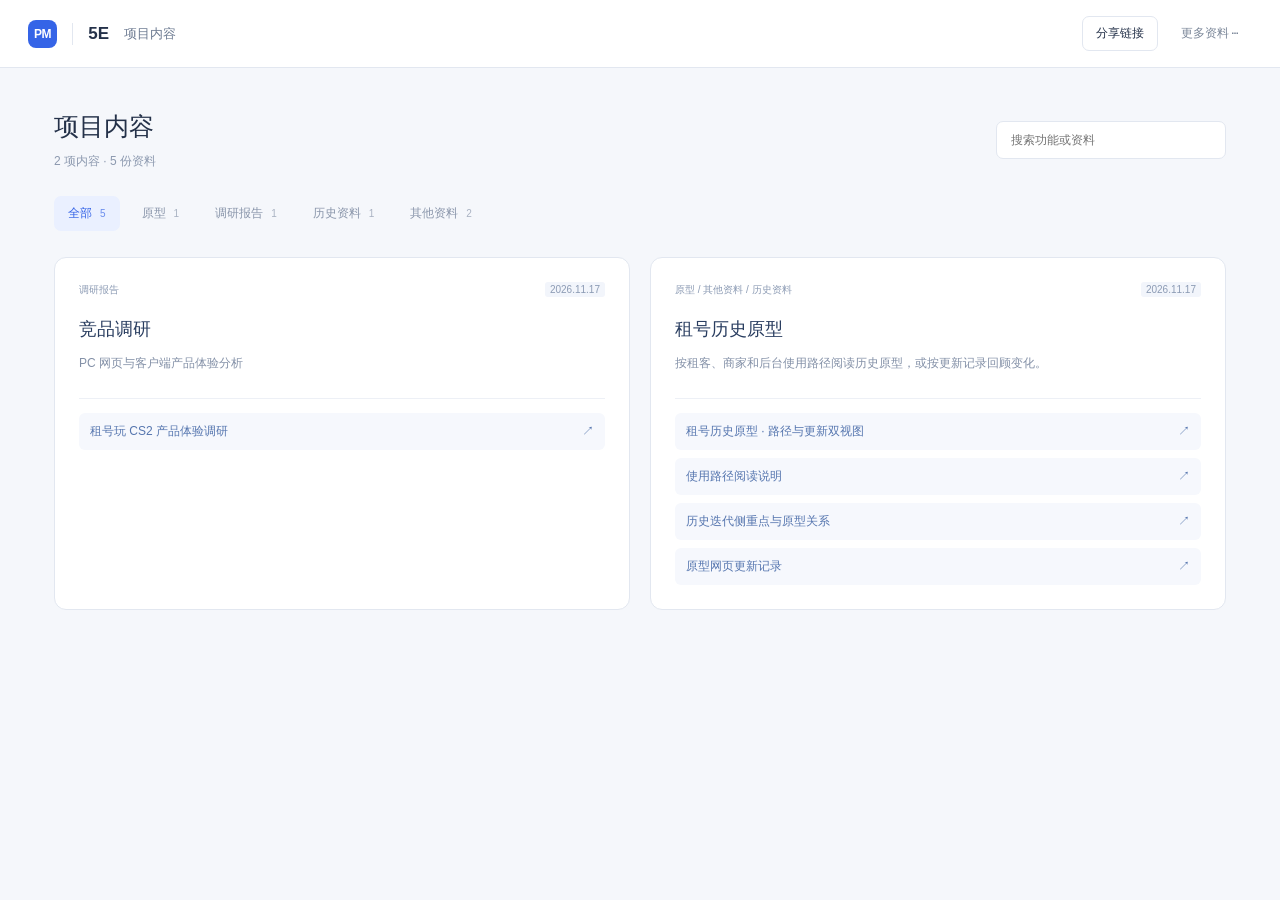
==== commit 94e1b9bd: "修复新版页面与旧缓存脚本混用" ====
--- a/5E/index.html
+++ b/5E/index.html
@@ -1,5 +1,5 @@
 <!doctype html>
-<html lang="zh-CN"><head><meta charset="utf-8"><meta name="viewport" content="width=device-width,initial-scale=1"><meta name="description" content="在当前页面查看项目原型和 PRD。"><title>项目查看</title><link rel="stylesheet" href="../assets/viewer.css"><script src="../assets/catalog.js" defer></script><script src="../assets/portal.js" defer></script></head>
+<html lang="zh-CN"><head><meta charset="utf-8"><meta name="viewport" content="width=device-width,initial-scale=1"><meta name="description" content="在当前页面查看项目原型和 PRD。"><title>项目查看</title><link rel="stylesheet" href="../assets/viewer.css?v=aggregate-20261117-1"><script src="../assets/catalog.js?v=aggregate-20261117-1" defer></script><script src="../assets/portal.js?v=aggregate-20261117-1" defer></script></head>
 <body data-initial-project="5e">
 <header class="viewer-header"><div class="identity"><a id="projectHome" class="brand" href="./" aria-label="返回项目聚合页">PM</a><span class="divider"></span><h1 id="projectTitle"></h1><span id="featureTitle" class="feature-title"></span><span id="version" class="version"></span></div><div class="header-actions"><button id="shareButton" type="button">分享链接</button><button id="sourcesButton" class="quiet" type="button" aria-haspopup="dialog">更多资料 ⋯</button></div></header>
 <main id="main">
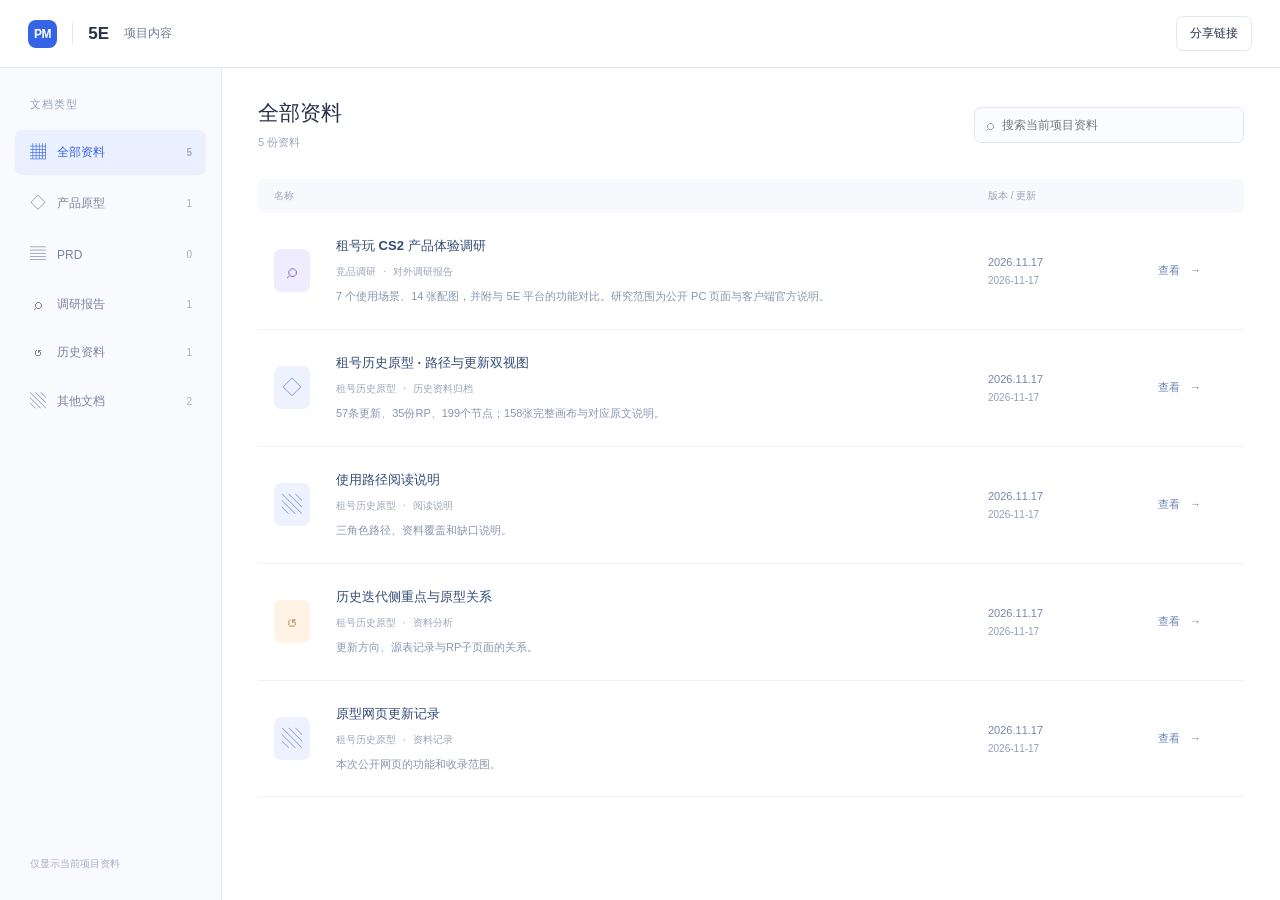
==== commit 010c708f: "独立项目页：左侧文档类型与右侧资料列表，保留总聚合页" ====
--- a/5E/index.html
+++ b/5E/index.html
@@ -1,15 +1,17 @@
 <!doctype html>
-<html lang="zh-CN"><head><meta charset="utf-8"><meta name="viewport" content="width=device-width,initial-scale=1"><meta name="description" content="在当前页面查看项目原型和 PRD。"><title>项目查看</title><link rel="stylesheet" href="../assets/viewer.css?v=aggregate-20261117-1"><script src="../assets/catalog.js?v=aggregate-20261117-1" defer></script><script src="../assets/portal.js?v=aggregate-20261117-1" defer></script></head>
-<body data-initial-project="5e">
-<header class="viewer-header"><div class="identity"><a id="projectHome" class="brand" href="./" aria-label="返回项目聚合页">PM</a><span class="divider"></span><h1 id="projectTitle"></h1><span id="featureTitle" class="feature-title"></span><span id="version" class="version"></span></div><div class="header-actions"><button id="shareButton" type="button">分享链接</button><button id="sourcesButton" class="quiet" type="button" aria-haspopup="dialog">更多资料 ⋯</button></div></header>
+<html lang="zh-CN"><head><meta charset="utf-8"><meta name="viewport" content="width=device-width,initial-scale=1"><meta name="description" content="在当前页面查看项目原型和 PRD。"><title>项目查看</title><link rel="stylesheet" href="../assets/project.css?v=project-sidebar-1"><script src="../assets/catalog.js?v=project-sidebar-1" defer></script><script src="../assets/project.js?v=project-sidebar-1" defer></script></head>
+<body data-project-scope="5e">
+<header class="viewer-header"><div class="identity"><span class="brand">PM</span><span class="divider"></span><h1 id="projectTitle"></h1><span id="featureTitle" class="feature-title"></span><span id="version" class="version"></span></div><div class="header-actions"><button id="shareButton" type="button">分享链接</button></div></header>
 <main id="main">
-<section id="overview" class="overview" aria-labelledby="overviewTitle"><div class="overview-heading"><div><h2 id="overviewTitle">项目内容</h2><p id="overviewSummary"></p></div><label class="overview-search"><input id="contentSearch" type="search" placeholder="搜索功能或资料" aria-label="搜索功能或资料"></label></div><div id="categoryFilters" class="category-filters" role="group" aria-label="内容类型"></div><div id="overviewCards" class="overview-cards"></div><div id="overviewEmpty" class="overview-empty" hidden><h3>暂无匹配内容</h3><p id="overviewEmptyText"></p></div></section>
-<div id="contentToolbar" class="content-toolbar"><div class="viewer-navigation"><a id="backOverview" class="back-overview">← 项目内容</a><div id="viewTabs" class="tabs" role="tablist" aria-label="查看内容"></div></div><div class="toolbar-meta"><span id="contentStatus"></span><a id="downloadFile" download>下载 ↓</a></div></div>
+<section id="overview" class="project-library" aria-label="当前项目资料">
+<aside class="type-sidebar" aria-label="文档类型"><div class="type-heading">文档类型</div><nav id="categoryFilters" class="type-nav" aria-label="文档类型筛选"></nav><div class="project-scope-label">仅显示当前项目资料</div></aside>
+<div class="project-documents"><div class="documents-header"><div><h2 id="overviewTitle">全部资料</h2><p id="overviewSummary"></p></div><label class="overview-search"><span aria-hidden="true">⌕</span><input id="contentSearch" type="search" placeholder="搜索当前项目资料" aria-label="搜索当前项目资料"></label></div><div class="list-columns" aria-hidden="true"><span>名称</span><span>版本 / 更新</span><span></span></div><div id="overviewCards" class="document-list"></div><div id="overviewEmpty" class="overview-empty" hidden><h3>暂无匹配内容</h3><p id="overviewEmptyText"></p></div></div></section>
+<div id="contentToolbar" class="content-toolbar"><div class="viewer-navigation"><a id="backOverview" class="back-overview">← 当前项目资料</a><div id="viewTabs" class="tabs" role="tablist" aria-label="查看内容"></div></div><div class="toolbar-meta"><span id="contentStatus"></span><a id="downloadFile" download>下载 ↓</a></div></div>
 <section id="prototypePanel" class="content-panel prototype-panel" role="tabpanel"><div id="embedFrames"></div></section>
 <section id="prdPanel" class="content-panel prd-panel" role="tabpanel"  hidden><article id="documentBody" class="markdown"></article></section>
 <section id="projectEmpty" class="empty project-empty" hidden><h2 id="emptyTitle"></h2><p>暂无原型或 PRD</p></section>
 </main>
-<dialog id="sourcesDialog" aria-labelledby="sourcesTitle"><header><h2 id="sourcesTitle">项目与历史资料</h2><button id="closeSources" type="button" aria-label="关闭更多资料">×</button></header><div class="sources-body"><section><h3>当前项目的功能</h3><nav id="featureLinks"></nav></section><section><h3>其他项目</h3><nav id="projectLinks"></nav></section><section><h3>版本来源</h3><a class="source-link" href="https://github.com/xiaocaipanzy-arch/PM/commits/main/" target="_blank" rel="noopener">查看 Git 版本记录 ↗</a></section></div></dialog>
+
 <div id="toast" role="status" aria-live="polite" hidden></div>
 <noscript>请启用 JavaScript 查看原型与 PRD。</noscript>
 </body></html>
--- a/assets/project.css
+++ b/assets/project.css
@@ -0,0 +1,6 @@
+:root{font-family:-apple-system,BlinkMacSystemFont,"Segoe UI","PingFang SC","Microsoft YaHei",sans-serif;color:#243149;background:#f5f7fb;font-synthesis:none;--line:#e2e7f0;--blue:#3564e7}*{box-sizing:border-box}body{margin:0}button,a{-webkit-tap-highlight-color:transparent}button{font:inherit;cursor:pointer;color:inherit;background:#fff;border:1px solid var(--line);border-radius:7px;padding:8px 13px;font-size:12px}a{color:var(--blue);text-decoration:none}button:hover{background:#f2f6ff}button:focus-visible,a:focus-visible{outline:3px solid #9ab5ff;outline-offset:2px}h1,h2,h3,p{margin:0}.viewer-header{height:68px;padding:0 28px;background:white;border-bottom:1px solid var(--line);display:flex;align-items:center;justify-content:space-between;gap:20px}.identity{display:flex;align-items:center;gap:15px;min-width:0}.brand{font-size:12px;font-weight:750;letter-spacing:-.4px;color:#fff;background:var(--blue);padding:7px 6px;border-radius:8px}.divider{height:22px;width:1px;background:var(--line)}h1{font-size:17px;white-space:nowrap}.feature-title{font-size:13px;color:#6c7a91}.version{font-size:10px;padding:3px 6px;border-radius:4px;background:#eef2fb;color:#7c8eaf}.header-actions{display:flex;align-items:center;gap:9px;flex-shrink:0}.quiet{border-color:transparent;color:#7b8799}.content-toolbar{height:53px;padding:0 28px;background:white;border-bottom:1px solid var(--line);display:flex;align-items:stretch;justify-content:space-between;gap:15px}.tabs{display:flex;gap:27px;align-items:stretch}.tabs button{border:0;border-bottom:2px solid transparent;border-radius:0;padding:0 6px;background:transparent;color:#8b96a9;min-width:45px}.tabs button[aria-selected="true"]{color:var(--blue);border-bottom-color:var(--blue);font-weight:650}.toolbar-meta{display:flex;align-items:center;gap:20px;font-size:11px;color:#8a96a9;min-width:0}.toolbar-meta a{font-size:11px;white-space:nowrap}.content-panel{height:calc(100dvh - 121px);min-height:300px}.prototype-panel{position:relative}iframe{border:0;width:100%;height:100%;display:block;background:#f5f7fb}.prd-panel{overflow:auto;background:#f5f7fb;overscroll-behavior:contain}.markdown{max-width:1040px;padding:40px 48px 80px;margin:24px auto;background:white;border:1px solid var(--line);border-radius:10px;font-size:14px;line-height:1.9;overflow-wrap:anywhere}.markdown h1{font-size:25px;line-height:1.5;white-space:normal;margin:0 0 30px}.markdown h2{font-size:20px;margin:38px 0 17px}.markdown h3{font-size:16px;margin:25px 0 13px}.markdown h4,.markdown h5,.markdown h6{font-size:14px;margin:22px 0 10px}.markdown p{margin:12px 0}.markdown ul,.markdown ol{padding-left:24px}.markdown li{margin:5px 0}.markdown code{font:12px ui-monospace,monospace;background:#eef3fb;padding:2px 4px;border-radius:4px}.markdown pre{overflow:auto;background:#f4f7fc;padding:16px;border-radius:7px}.table-wrap{max-width:100%;overflow-x:auto;margin:20px 0}.markdown table{border-collapse:collapse;width:100%;font-size:12px;line-height:1.8}.markdown th,.markdown td{border:1px solid var(--line);padding:10px 12px;text-align:left;vertical-align:top;min-width:110px}.markdown th{background:#f2f5fb}.empty{display:flex;flex-direction:column;align-items:center;justify-content:center;gap:12px;height:100%;min-height:300px;color:#8b97ab;font-size:14px}.empty h2{font-size:22px;color:#34445e}.project-empty{height:calc(100dvh - 68px)}dialog{border:1px solid var(--line);border-radius:12px;padding:0;width:min(490px,calc(100vw - 32px));max-height:85vh;color:#263750;box-shadow:0 24px 80px #142a5230}dialog::backdrop{background:#1f2b4066}dialog>header{display:flex;align-items:center;justify-content:space-between;padding:20px 24px;border-bottom:1px solid var(--line)}dialog h2{font-size:17px}dialog>header button{font-size:23px;line-height:1;padding:3px 8px;border:0;color:#8b97ab}.sources-body{padding:0 24px 26px}.sources-body section{margin-top:25px}.sources-body h3{font-size:11px;color:#8c98ab;font-weight:500;margin-bottom:9px}.source-link{display:flex;justify-content:space-between;align-items:center;font-size:13px;color:#3e5275;border-radius:6px;padding:11px 10px}.source-link:hover{background:#f3f6fc}.source-link small{font-size:10px;color:#99a5b7}.no-sources{font-size:12px;color:#99a5b7;padding:8px 10px}#toast{position:fixed;bottom:24px;left:50%;transform:translateX(-50%);background:#263750;color:white;font-size:12px;border-radius:7px;padding:11px 16px;z-index:20}[hidden]{display:none!important}@media(max-width:650px){.viewer-header{padding:0 14px;height:62px;gap:8px}.identity{gap:8px;flex-wrap:wrap;align-content:center;row-gap:2px}.brand{font-size:10px;padding:6px 4px}.divider{display:none}h1{font-size:14px}.feature-title{font-size:11px}.version{font-size:8px;padding:2px 4px}.header-actions{gap:2px}.header-actions button{padding:7px 8px;font-size:10px}.content-toolbar{padding:0 15px;height:50px;gap:8px}.tabs{gap:15px}.toolbar-meta{font-size:9px;gap:10px}.toolbar-meta a{font-size:10px}#contentStatus{max-width:160px;text-align:right;line-height:1.5}.content-panel{height:calc(100dvh - 112px)}.markdown{margin:0;padding:26px 20px 60px;border:0;border-radius:0;font-size:13px}.markdown h1{font-size:20px}.markdown h2{font-size:17px}.markdown th,.markdown td{padding:8px;min-width:95px}.project-empty{height:calc(100dvh - 62px)}}
+
+.overview{max-width:1240px;margin:auto;padding:42px 34px 70px}.overview-heading{display:flex;align-items:center;justify-content:space-between;gap:22px;margin-bottom:26px}.overview-heading h2{font-size:25px}.overview-heading p{font-size:12px;color:#8c99af;margin-top:10px}.overview-search input{font:inherit;font-size:12px;border:1px solid var(--line);border-radius:7px;padding:11px 14px;min-width:230px;background:white}.category-filters{display:flex;gap:8px;flex-wrap:wrap;margin-bottom:26px}.category-filters button{background:transparent;color:#8a96ab;border-color:transparent}.category-filters button[aria-pressed="true"]{background:#eaf0ff;color:var(--blue)}.category-filters small{padding-left:8px;font-size:10px;opacity:.7}.overview-cards{display:grid;grid-template-columns:repeat(auto-fit,minmax(290px,1fr));gap:20px}.overview-card{background:white;border:1px solid var(--line);border-radius:12px;padding:24px;max-width:100%;min-width:0}.card-heading{display:flex;justify-content:space-between;gap:15px;font-size:10px;color:#8c9bb4;margin-bottom:20px}.card-version{background:#f2f5fb;padding:2px 5px;border-radius:3px}.overview-card h3{font-size:18px}.overview-card h3 a{color:#293d60}.overview-card>p{font-size:12px;line-height:1.8;color:#8390a7;margin-top:12px}.card-resources{display:grid;gap:8px;margin-top:23px;border-top:1px solid #edf0f6;padding-top:14px}.card-resources a{display:flex;align-items:center;justify-content:space-between;font-size:12px;padding:10px 11px;border-radius:6px;background:#f6f8fd;color:#5676af;gap:12px}.card-resources a:hover{background:#eaf0ff}.overview-empty{text-align:center;padding:70px 15px;color:#8e9bb0}.overview-empty h3{font-size:16px;font-weight:500}.overview-empty p{font-size:12px;margin-top:12px}.viewer-navigation{display:flex;align-items:center;gap:25px;min-width:0}.back-overview{font-size:11px;color:#8190a7;white-space:nowrap}.tabs{overflow-x:auto;min-width:0}.tabs button{white-space:nowrap;max-width:250px;overflow:hidden;text-overflow:ellipsis}#embedFrames{height:100%}.prototype-panel{overflow:hidden}.card-type{line-height:1.5}@media(max-width:650px){.overview{padding:28px 18px}.overview-heading{align-items:flex-start;flex-direction:column;gap:20px}.overview-search,.overview-search input{width:100%;min-width:0}.overview-cards{grid-template-columns:1fr}.overview-card{padding:21px}.viewer-navigation{gap:12px;flex:1}.back-overview{font-size:10px}.tabs{gap:12px}.tabs button{font-size:11px;max-width:130px}.toolbar-meta #contentStatus{display:none}.toolbar-meta{flex-shrink:0}}
+
+/* 项目资料两栏布局；仅作用于独立项目入口。 */
+.project-library{display:grid;grid-template-columns:222px minmax(0,1fr);height:calc(100dvh - 68px);min-height:460px;background:#fff}.type-sidebar{border-right:1px solid var(--line);background:#f9fafe;padding:29px 15px;display:flex;flex-direction:column}.type-heading{font-size:11px;color:#98a3b5;letter-spacing:1px;padding:0 15px;margin-bottom:18px}.type-nav{display:grid;gap:6px}.type-nav button{border:0;background:transparent;display:flex;align-items:center;gap:11px;text-align:left;width:100%;padding:12px 14px;color:#78869c;font-size:12px;border-radius:7px}.type-nav button:hover{background:#edf2fc}.type-nav button[aria-pressed="true"]{background:#eaf0ff;color:#3564e7;font-weight:600}.type-symbol{font-size:16px;width:17px;text-align:center}.type-nav small{margin-left:auto;font-size:10px;color:#a4aec0}.project-scope-label{font-size:10px;color:#a4aec0;padding:20px 15px 0;margin-top:auto}.project-documents{overflow:auto;padding:31px 36px;min-width:0}.documents-header{display:flex;justify-content:space-between;align-items:center;gap:20px;margin-bottom:29px}.documents-header h2{font-size:21px;font-weight:650}.documents-header p{font-size:11px;color:#9aa6b9;margin-top:8px}.overview-search{border:1px solid var(--line);border-radius:7px;display:flex;align-items:center;gap:8px;padding:0 11px;background:#fbfcff;color:#97a4b9}.overview-search input{background:transparent;border:0;border-radius:0;min-width:230px;padding:10px 0;outline:none}.overview-search:focus-within{outline:2px solid #a9bffc;outline-offset:1px}.list-columns{display:grid;grid-template-columns:minmax(0,1fr) 150px 70px;gap:20px;padding:10px 16px;background:#f7f9fd;border-radius:6px;color:#9aa6b9;font-size:10px}.document-list{display:grid}.document-row{display:grid;grid-template-columns:42px minmax(0,1fr) 150px 70px;gap:20px;align-items:center;padding:22px 16px;border-bottom:1px solid #edf0f6}.document-row:hover{background:#fbfcff}.document-symbol{height:43px;width:36px;border-radius:7px;background:#eef2ff;display:grid;place-items:center;color:#7798e0;font-size:20px}.document-symbol.research{background:#f0ecff;color:#9b80ca}.document-symbol.prd{background:#eaf6f0;color:#75a98f}.document-symbol.history{background:#fff3e6;color:#bf9c70}.document-name{font-size:13px;color:#314c78;font-weight:600;line-height:1.7}.document-info{min-width:0}.document-info p{margin-top:6px;font-size:10px;color:#9aa6b9;line-height:1.8}.document-info p span{padding:0 7px}.document-info .document-description{font-size:11px;color:#8796af;margin-top:6px;max-width:850px}.document-date{font-size:10px;color:#91a0b8;display:grid;gap:7px}.document-date>span{color:#7388aa;font-size:11px}.document-open{font-size:11px;padding:7px 0;white-space:nowrap;color:#6d87b3}.document-open span{margin-left:7px}.overview-empty{padding:75px 10px}.viewer-header .brand{cursor:default}.feature-title{font-size:12px}.viewer-navigation{flex:1}@media(min-width:1800px){.project-library{grid-template-columns:245px minmax(0,1fr)}.project-documents{padding:36px 45px}.document-row{padding-top:25px;padding-bottom:25px}}@media(max-width:850px){.project-library{grid-template-columns:185px minmax(0,1fr)}.type-sidebar{padding-left:10px;padding-right:10px}.project-documents{padding:26px 20px}.document-row{grid-template-columns:34px minmax(0,1fr) 95px;gap:14px;padding:20px 5px}.document-open{grid-column:2;grid-row:auto;padding:0}.document-date{grid-column:3;grid-row:1;align-self:center}.list-columns{grid-template-columns:minmax(0,1fr) 95px}.list-columns span:last-child{display:none}.overview-search input{min-width:120px;width:160px}.document-description{display:none}}@media(max-width:650px){.project-library{display:block;height:calc(100dvh - 62px);overflow:auto;min-height:0}.type-sidebar{border:0;border-bottom:1px solid var(--line);padding:11px 12px;display:block;position:sticky;top:0;z-index:1}.type-heading,.project-scope-label{display:none}.type-nav{display:flex;overflow-x:auto;gap:5px}.type-nav button{width:auto;white-space:nowrap;gap:7px;padding:9px 11px;font-size:11px;flex-shrink:0}.type-symbol{font-size:13px;width:13px}.type-nav small{margin-left:3px;font-size:9px}.project-documents{overflow:visible;padding:22px 17px}.documents-header{align-items:flex-start;flex-direction:column;gap:18px;margin-bottom:20px}.documents-header h2{font-size:20px}.overview-search{width:100%}.overview-search input{width:100%;min-width:0}.document-row{grid-template-columns:30px minmax(0,1fr) 72px;gap:10px;padding:18px 0}.document-symbol{width:29px;height:37px;font-size:17px}.document-name{font-size:12px}.document-date{font-size:9px}.document-date>span{font-size:10px}.document-info p{font-size:9px}.list-columns{grid-template-columns:minmax(0,1fr) 72px;padding:10px 0}.document-open{font-size:10px}.viewer-header{gap:8px}.header-actions button{font-size:11px}}
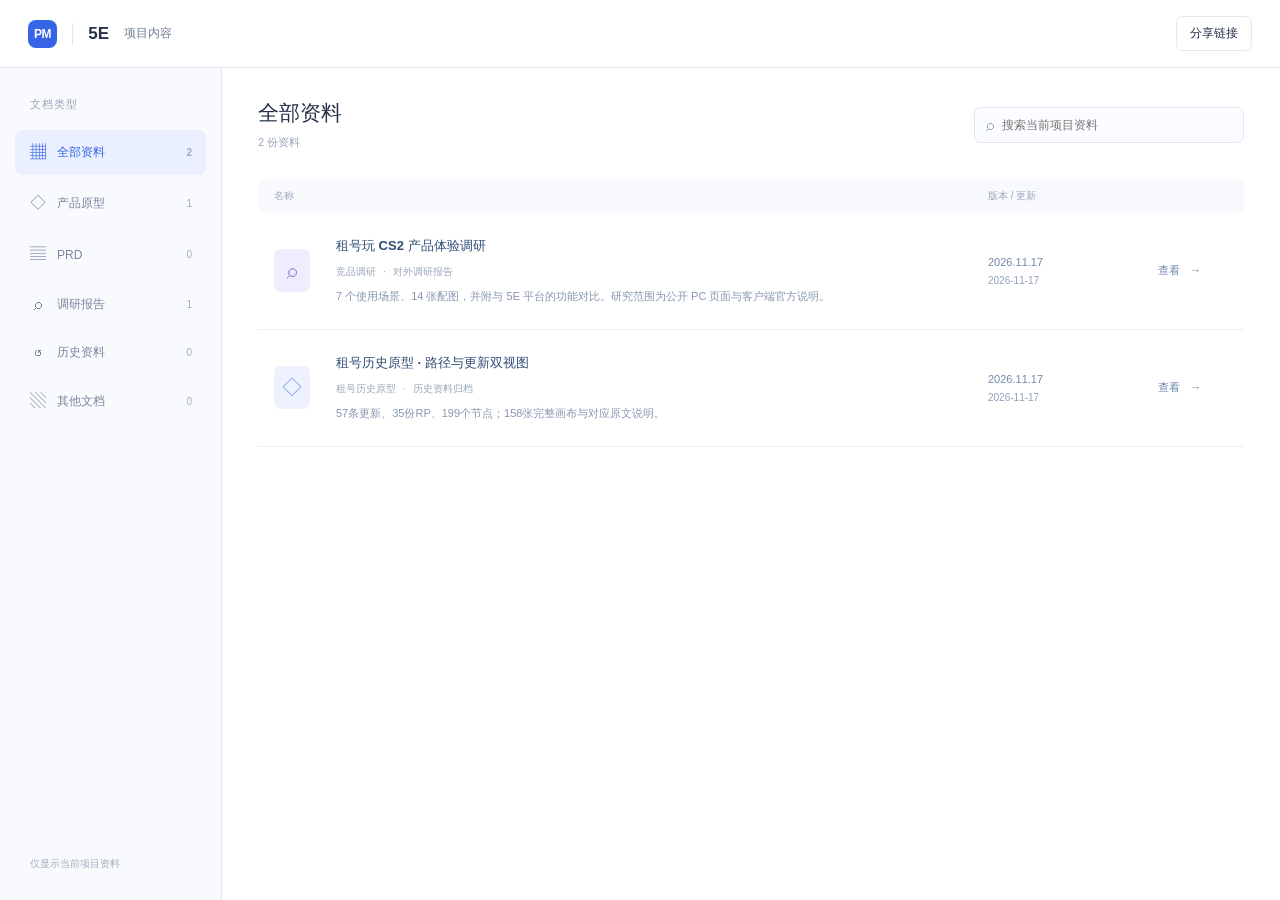
==== commit 52640e08: "精简5E历史原型发布，仅保留HTML查看器入口" ====
--- a/5E/index.html
+++ b/5E/index.html
@@ -1,5 +1,5 @@
 <!doctype html>
-<html lang="zh-CN"><head><meta charset="utf-8"><meta name="viewport" content="width=device-width,initial-scale=1"><meta name="description" content="在当前页面查看项目原型和 PRD。"><title>项目查看</title><link rel="stylesheet" href="../assets/project.css?v=project-sidebar-1"><script src="../assets/catalog.js?v=project-sidebar-1" defer></script><script src="../assets/project.js?v=project-sidebar-1" defer></script></head>
+<html lang="zh-CN"><head><meta charset="utf-8"><meta name="viewport" content="width=device-width,initial-scale=1"><meta name="description" content="在当前页面查看项目原型和 PRD。"><title>项目查看</title><link rel="stylesheet" href="../assets/project.css?v=project-sidebar-1"><script src="../assets/catalog.js?v=5e-viewer-only-20261117" defer></script><script src="../assets/project.js?v=project-sidebar-1" defer></script></head>
 <body data-project-scope="5e">
 <header class="viewer-header"><div class="identity"><span class="brand">PM</span><span class="divider"></span><h1 id="projectTitle"></h1><span id="featureTitle" class="feature-title"></span><span id="version" class="version"></span></div><div class="header-actions"><button id="shareButton" type="button">分享链接</button></div></header>
 <main id="main">
